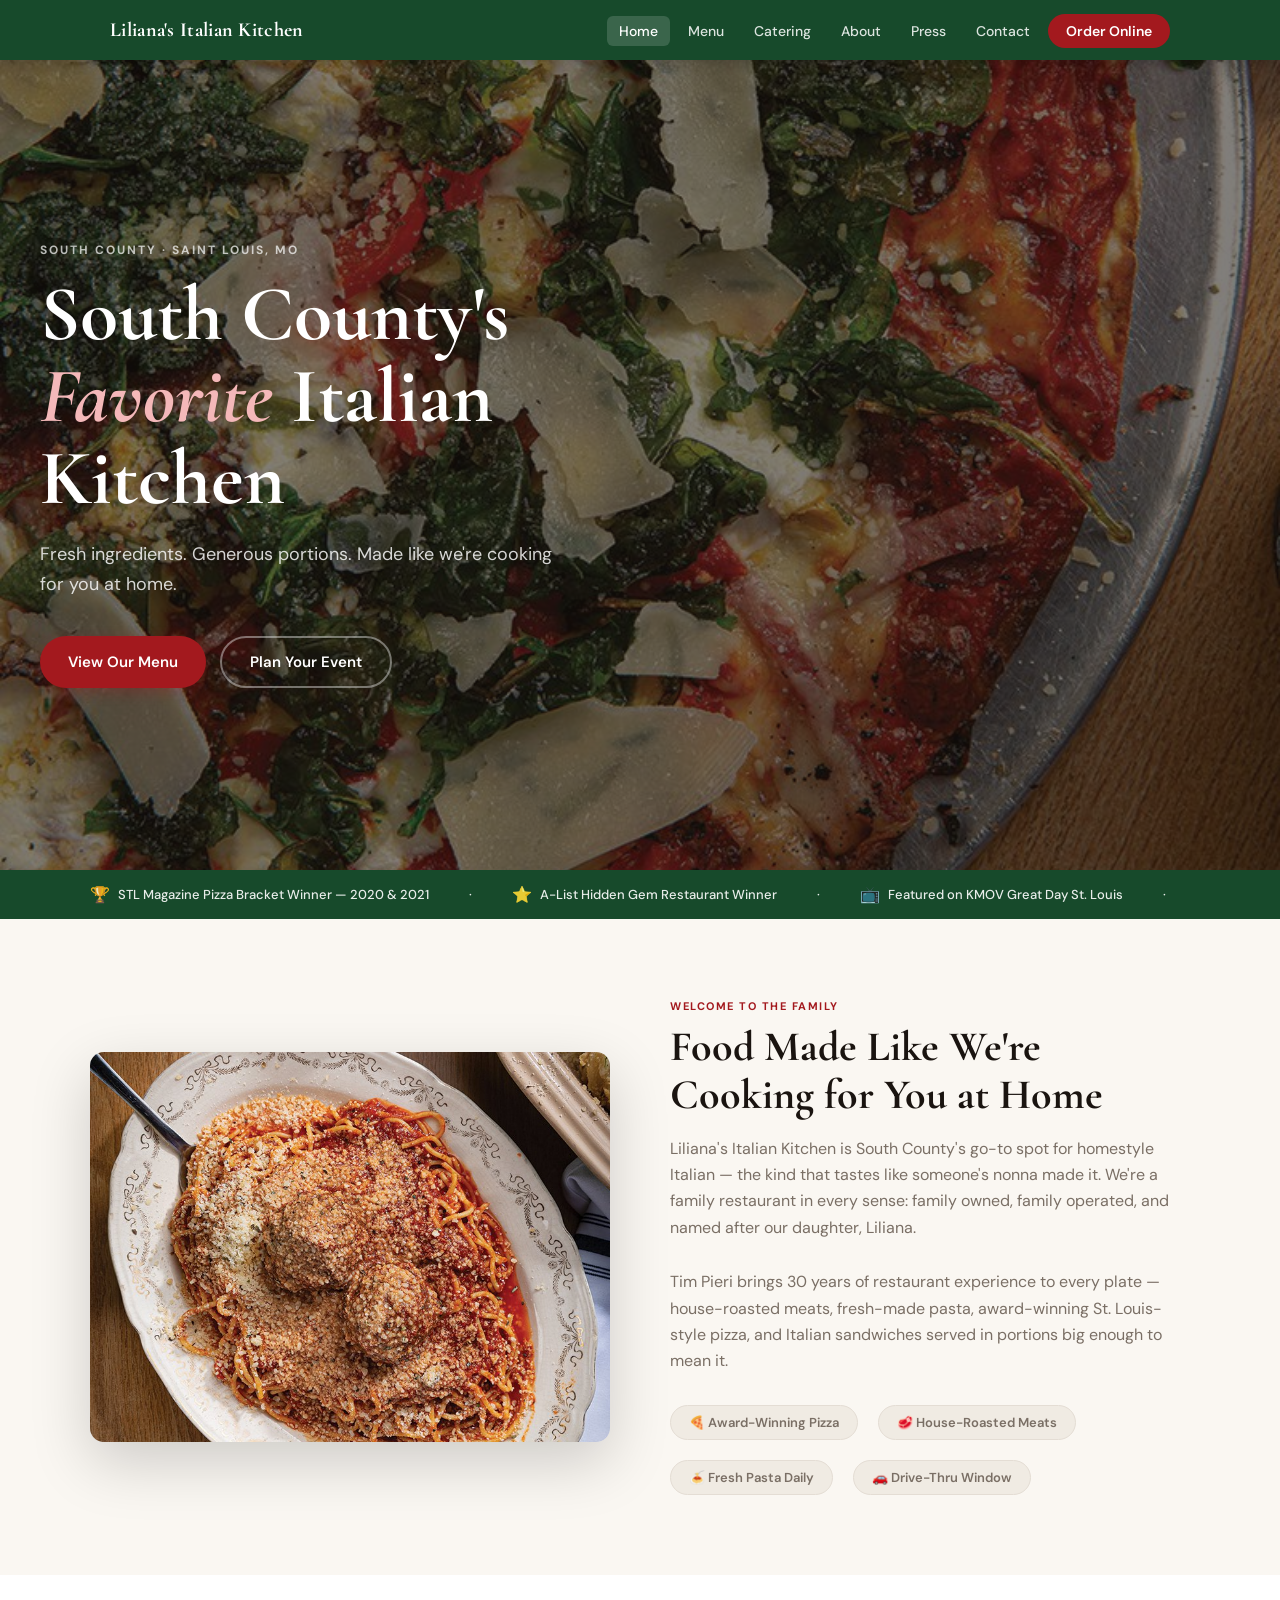
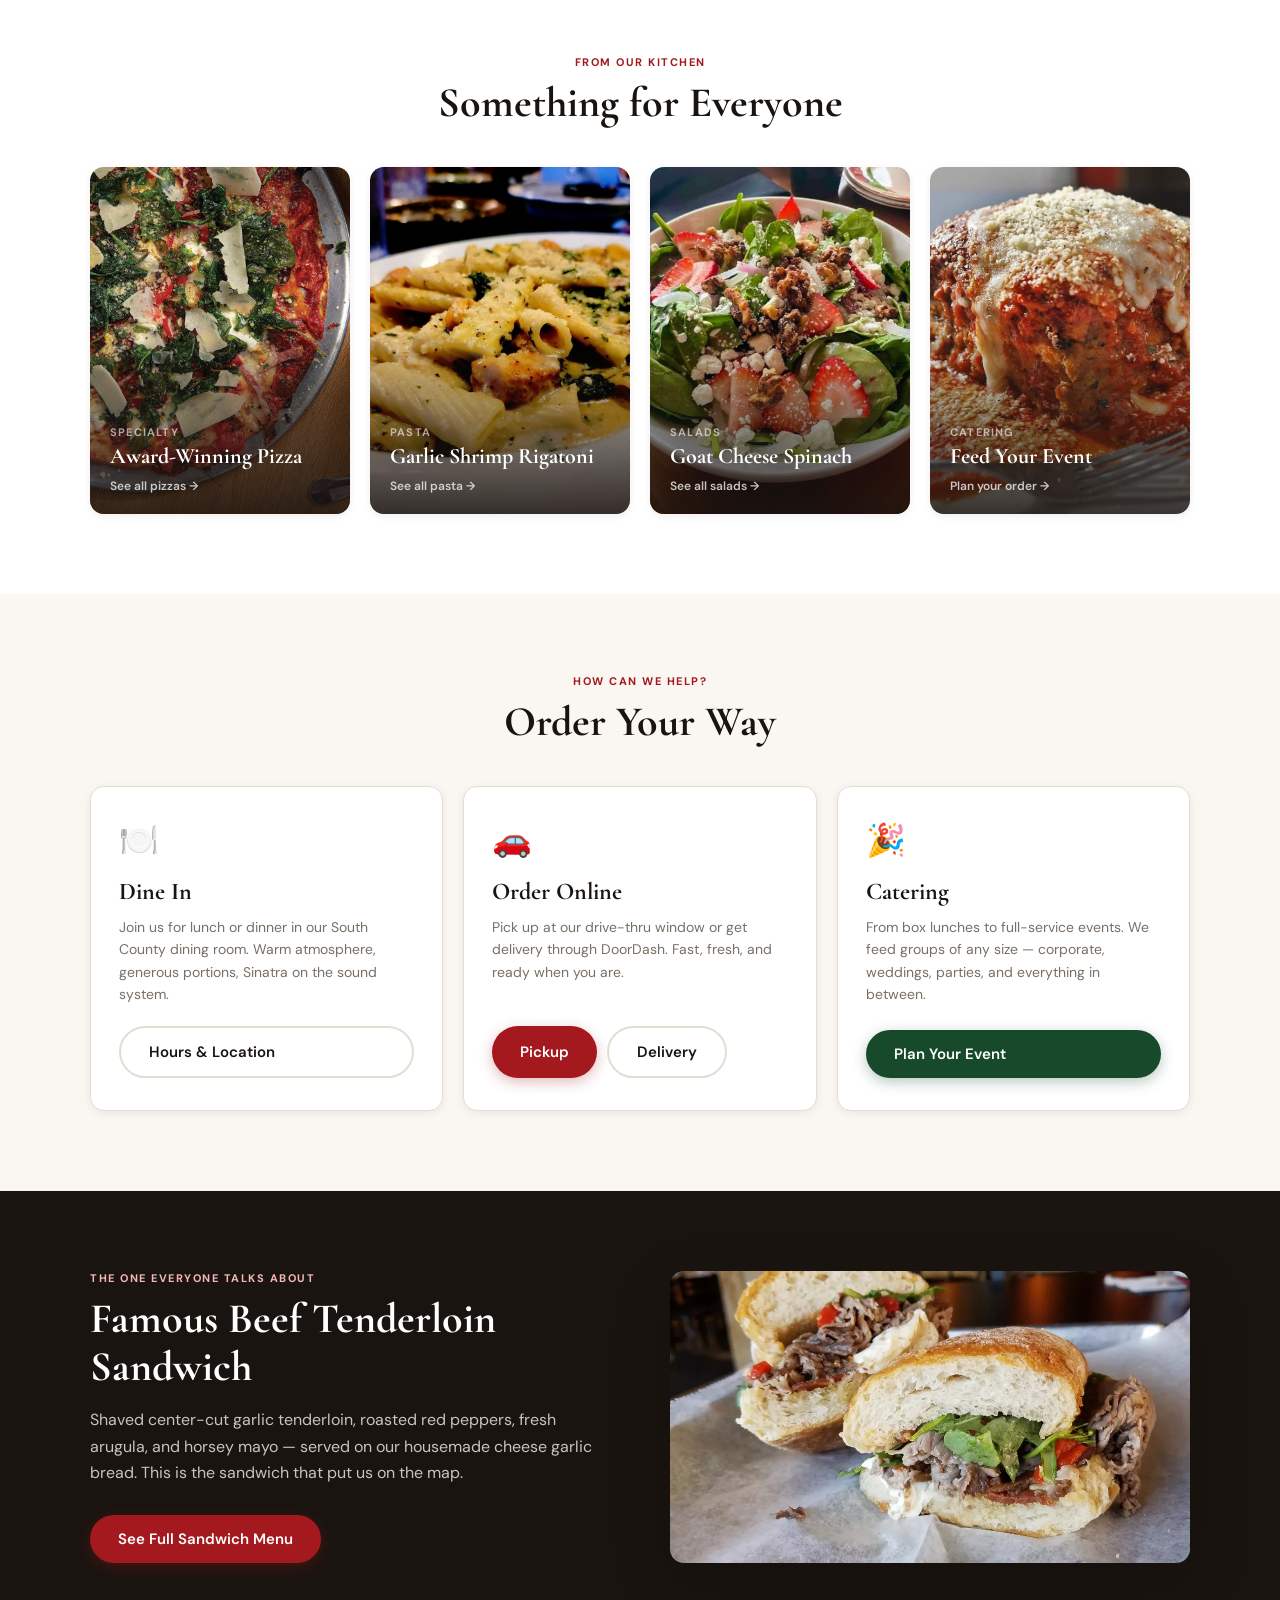
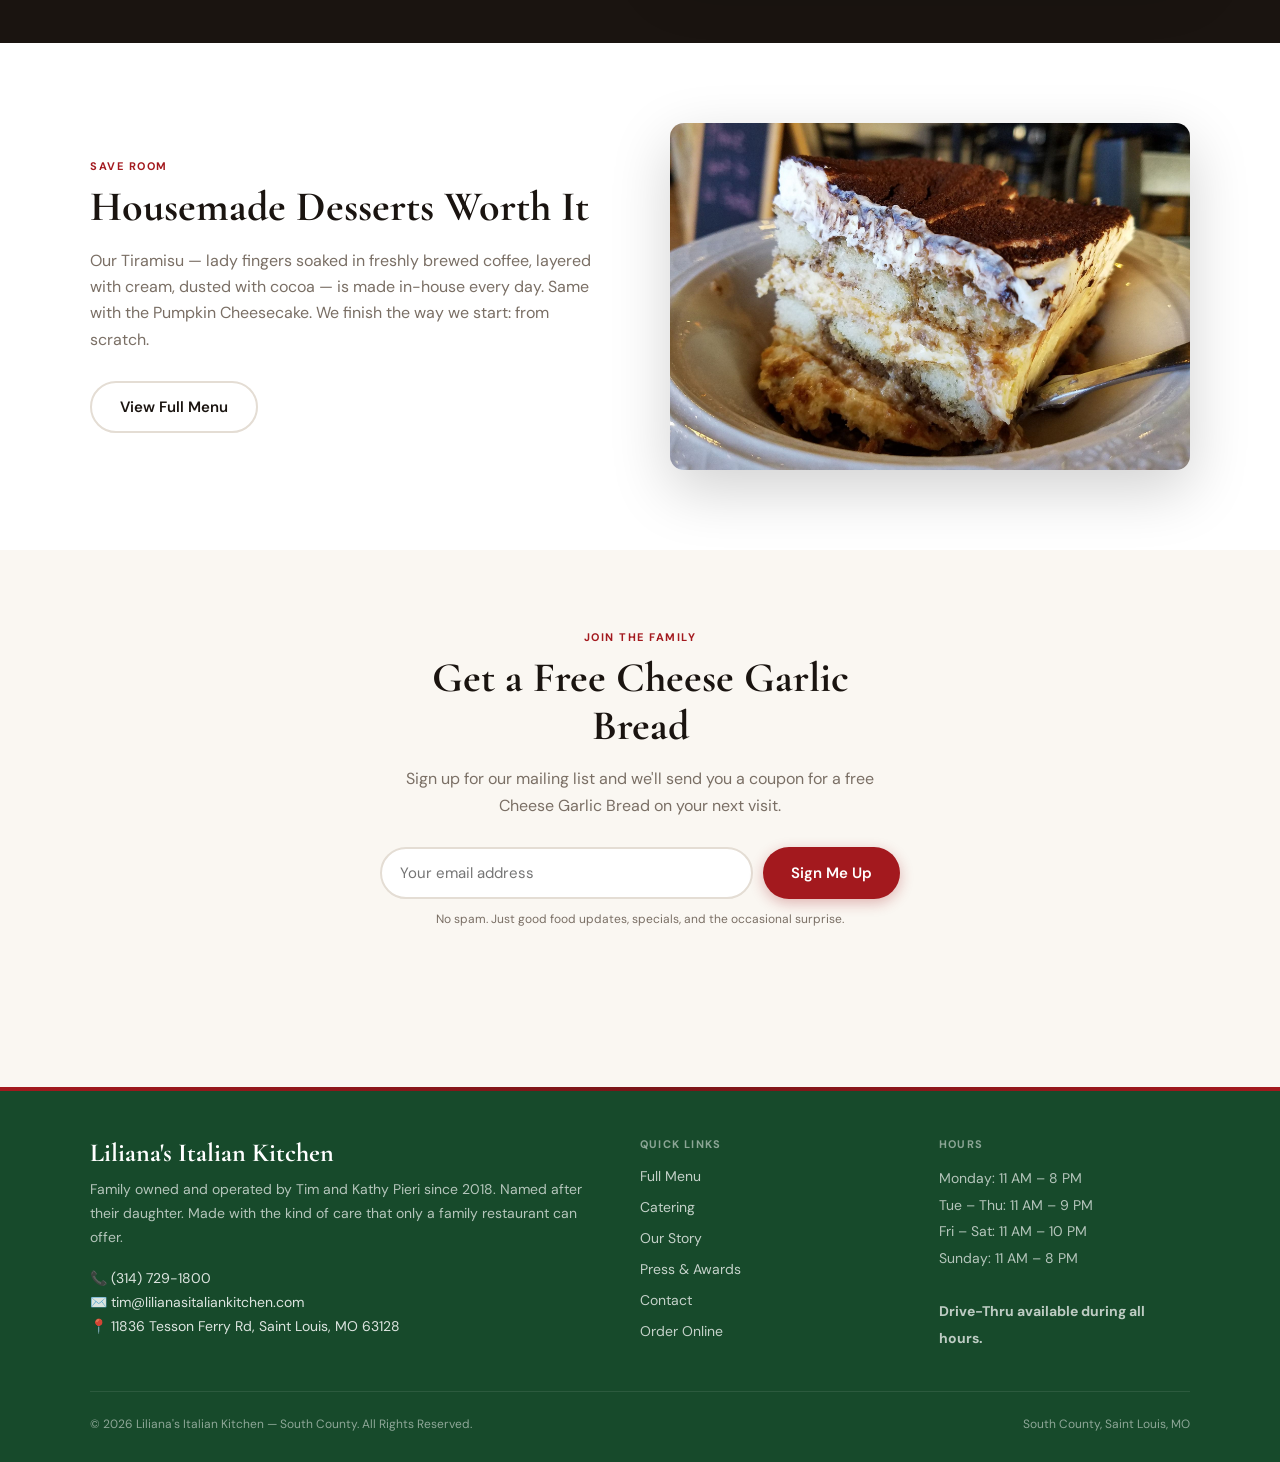
==== index.html @ b61e3051 "Add files via upload" ====
<!DOCTYPE html>
<html lang="en">
<head>
  <meta charset="UTF-8" />
  <meta name="viewport" content="width=device-width, initial-scale=1.0" />
  <title>Liliana's Italian Kitchen | South County St. Louis Italian Restaurant</title>
  <meta name="description" content="Award-winning Italian food in South County St. Louis. Fresh pasta, pizza, sandwiches, and catering. Family owned since 2018. Order online or call (314) 729-1800." />
  <link rel="preconnect" href="https://fonts.googleapis.com" />
  <link rel="preconnect" href="https://fonts.gstatic.com" crossorigin />
  <link href="https://fonts.googleapis.com/css2?family=Cormorant+Garamond:ital,wght@0,400;0,600;0,700;1,400;1,600&family=DM+Sans:wght@300;400;500;600&display=swap" rel="stylesheet" />
  <link rel="stylesheet" href="style.css" />
  <style>

    /* ─── HERO ────────────────────────────────────────── */
    .hero {
      position: relative;
      min-height: 90vh;
      display: flex;
      align-items: center;
      overflow: hidden;
      background: var(--text);
    }
    .hero-bg {
      position: absolute;
      inset: 0;
      background-image: url('images/Italiano_pizza.jpg');
      background-size: cover;
      background-position: center;
      opacity: .45;
    }
    .hero-content {
      position: relative;
      z-index: 2;
      max-width: 700px;
      padding: 60px 40px;
    }
    @media (max-width: 600px) { .hero-content { padding: 40px 24px; } }
    .hero-eyebrow {
      font-size: 12px;
      font-weight: 700;
      text-transform: uppercase;
      letter-spacing: 2px;
      color: rgba(255,255,255,.7);
      margin-bottom: 16px;
    }
    .hero-title {
      font-family: var(--font-serif);
      font-size: clamp(42px, 7vw, 78px);
      font-weight: 700;
      color: var(--white);
      line-height: 1.05;
      margin-bottom: 20px;
    }
    .hero-title em {
      font-style: italic;
      color: #f4b8b9;
    }
    .hero-sub {
      font-size: 18px;
      color: rgba(255,255,255,.82);
      line-height: 1.65;
      margin-bottom: 36px;
      max-width: 520px;
    }
    .hero-ctas {
      display: flex;
      gap: 14px;
      flex-wrap: wrap;
    }

    /* ─── AWARDS BAR ──────────────────────────────────── */
    .awards-strip { margin-bottom: 0; }

    /* ─── INTRO ───────────────────────────────────────── */
    .intro-section {
      padding: 80px 20px;
    }
    .intro-grid {
      max-width: 1100px;
      margin: 0 auto;
      display: grid;
      grid-template-columns: 1fr 1fr;
      gap: 60px;
      align-items: center;
    }
    @media (max-width: 768px) { .intro-grid { grid-template-columns: 1fr; gap: 40px; } }
    .intro-img {
      border-radius: var(--radius);
      overflow: hidden;
      box-shadow: var(--shadow-lg);
      aspect-ratio: 4/3;
    }
    .intro-img img {
      width: 100%;
      height: 100%;
      object-fit: cover;
    }
    .intro-copy .section-subtitle {
      margin-bottom: 28px;
      max-width: 100%;
    }
    .intro-detail {
      display: flex;
      gap: 20px;
      margin-top: 30px;
      flex-wrap: wrap;
    }
    .detail-chip {
      background: var(--warm-gray);
      border: 1px solid var(--border);
      border-radius: 50px;
      padding: 8px 18px;
      font-size: 13px;
      font-weight: 600;
      color: var(--muted);
    }

    /* ─── FOOD TILES ──────────────────────────────────── */
    .food-tiles-section {
      background: var(--white);
      padding: 80px 20px;
    }
    .food-tiles-header {
      max-width: 1100px;
      margin: 0 auto 40px;
      text-align: center;
    }
    .food-grid-4 {
      max-width: 1100px;
      margin: 0 auto;
      display: grid;
      grid-template-columns: repeat(4, 1fr);
      gap: 20px;
    }
    @media (max-width: 900px) { .food-grid-4 { grid-template-columns: repeat(2,1fr); } }
    @media (max-width: 500px) { .food-grid-4 { grid-template-columns: 1fr; } }

    .food-tile {
      border-radius: var(--radius);
      overflow: hidden;
      position: relative;
      aspect-ratio: 3/4;
      box-shadow: var(--shadow-sm);
      cursor: pointer;
      transition: transform .25s, box-shadow .25s;
    }
    .food-tile:hover { transform: translateY(-4px); box-shadow: var(--shadow-md); }
    .food-tile img {
      width: 100%;
      height: 100%;
      object-fit: cover;
      transition: transform .4s;
    }
    .food-tile:hover img { transform: scale(1.04); }
    .food-tile-overlay {
      position: absolute;
      inset: 0;
      background: linear-gradient(to top, rgba(26,20,16,.85) 0%, transparent 55%);
      display: flex;
      flex-direction: column;
      justify-content: flex-end;
      padding: 20px;
    }
    .food-tile-label {
      font-size: 11px;
      font-weight: 700;
      text-transform: uppercase;
      letter-spacing: 1.2px;
      color: rgba(255,255,255,.6);
      margin-bottom: 4px;
    }
    .food-tile-name {
      font-family: var(--font-serif);
      font-size: 22px;
      font-weight: 700;
      color: var(--white);
      line-height: 1.2;
    }
    .food-tile-link {
      display: inline-block;
      margin-top: 8px;
      font-size: 12px;
      font-weight: 600;
      color: rgba(255,255,255,.75);
      transition: color .15s;
    }
    .food-tile:hover .food-tile-link { color: var(--white); }

    /* ─── QUICK NAV ───────────────────────────────────── */
    .quick-nav-section {
      padding: 80px 20px;
    }
    .quick-nav-grid {
      max-width: 1100px;
      margin: 0 auto;
      display: grid;
      grid-template-columns: repeat(3, 1fr);
      gap: 20px;
    }
    @media (max-width: 700px) { .quick-nav-grid { grid-template-columns: 1fr; } }

    .quick-card {
      background: var(--white);
      border: 1px solid var(--border);
      border-radius: var(--radius);
      padding: 32px 28px;
      box-shadow: var(--shadow-sm);
      transition: box-shadow .25s, transform .25s;
      display: flex;
      flex-direction: column;
    }
    .quick-card:hover { box-shadow: var(--shadow-md); transform: translateY(-3px); }
    .quick-card-icon {
      font-size: 32px;
      margin-bottom: 16px;
    }
    .quick-card-title {
      font-family: var(--font-serif);
      font-size: 24px;
      font-weight: 700;
      margin-bottom: 10px;
    }
    .quick-card-desc {
      font-size: 14px;
      color: var(--muted);
      line-height: 1.6;
      flex: 1;
      margin-bottom: 20px;
    }

    /* ─── HERO SANDWICH ───────────────────────────────── */
    .sandwich-section {
      background: var(--text);
      padding: 80px 20px;
      position: relative;
      overflow: hidden;
    }
    .sandwich-inner {
      max-width: 1100px;
      margin: 0 auto;
      display: grid;
      grid-template-columns: 1fr 1fr;
      gap: 60px;
      align-items: center;
    }
    @media (max-width: 768px) { .sandwich-inner { grid-template-columns: 1fr; } }
    .sandwich-copy .section-eyebrow { color: #f4b8b9; }
    .sandwich-copy .section-title { color: var(--white); }
    .sandwich-copy .section-subtitle { color: rgba(255,255,255,.7); }
    .sandwich-img {
      border-radius: var(--radius);
      overflow: hidden;
      box-shadow: var(--shadow-lg);
    }
    .sandwich-img img {
      width: 100%;
      object-fit: cover;
    }

    /* ─── DESSERT ─────────────────────────────────────── */
    .dessert-section {
      background: var(--white);
      padding: 80px 20px;
    }
    .dessert-inner {
      max-width: 1100px;
      margin: 0 auto;
      display: grid;
      grid-template-columns: 1fr 1fr;
      gap: 60px;
      align-items: center;
    }
    @media (max-width: 768px) { .dessert-inner { grid-template-columns: 1fr; } }
    .dessert-img {
      border-radius: var(--radius);
      overflow: hidden;
      box-shadow: var(--shadow-lg);
      order: 2;
    }
    @media (max-width: 768px) { .dessert-img { order: 1; } .dessert-copy { order: 2; } }
    .dessert-img img { width: 100%; object-fit: cover; }

    /* ─── EMAIL LIST ──────────────────────────────────── */
    .email-section {
      padding: 80px 20px;
      text-align: center;
    }
    .email-inner {
      max-width: 520px;
      margin: 0 auto;
    }
    .email-form {
      display: flex;
      gap: 10px;
      margin-top: 28px;
      flex-wrap: wrap;
    }
    .email-form input {
      flex: 1;
      min-width: 200px;
      padding: 14px 18px;
      border: 2px solid var(--border);
      border-radius: 50px;
      font-family: var(--font-sans);
      font-size: 15px;
      background: var(--white);
      transition: border-color .2s;
    }
    .email-form input:focus { outline: none; border-color: var(--red); }
    .email-disclaimer {
      font-size: 12px;
      color: var(--muted);
      margin-top: 12px;
    }
  </style>
</head>
<body>

<!-- ─── NAV ──────────────────────────────────────────── -->
<nav class="site-nav">
  <div class="nav-inner">
    <span class="nav-logo">Liliana's Italian Kitchen</span>
    <button class="nav-hamburger" onclick="toggleNav()" aria-label="Menu">
      <span></span><span></span><span></span>
    </button>
    <ul class="nav-links" id="nav-links">
      <li><a href="index.html" class="active">Home</a></li>
      <li><a href="menu.html">Menu</a></li>
      <li><a href="catering.html">Catering</a></li>
      <li><a href="about.html">About</a></li>
      <li><a href="press.html">Press</a></li>
      <li><a href="contact.html">Contact</a></li>
      <li><a href="https://lilianas.getbento.com/online-ordering" target="_blank" class="nav-order">Order Online</a></li>
    </ul>
  </div>
</nav>

<!-- ─── HERO ──────────────────────────────────────────── -->
<section class="hero">
  <div class="hero-bg"></div>
  <div class="hero-content">
    <p class="hero-eyebrow">South County · Saint Louis, MO</p>
    <h1 class="hero-title">South County's <em>Favorite</em> Italian Kitchen</h1>
    <p class="hero-sub">Fresh ingredients. Generous portions. Made like we're cooking for you at home.</p>
    <div class="hero-ctas">
      <a href="menu.html" class="btn btn-red">View Our Menu</a>
      <a href="catering.html" class="btn btn-outline" style="color:var(--white);border-color:rgba(255,255,255,.4);">Plan Your Event</a>
    </div>
  </div>
</section>

<!-- ─── AWARDS STRIP ──────────────────────────────────── -->
<div class="awards-strip">
  <div class="awards-inner">
    <div class="award-item"><span class="trophy">🏆</span> STL Magazine Pizza Bracket Winner — 2020 &amp; 2021</div>
    <div class="award-item">·</div>
    <div class="award-item"><span class="trophy">⭐</span> A-List Hidden Gem Restaurant Winner</div>
    <div class="award-item">·</div>
    <div class="award-item"><span class="trophy">📺</span> Featured on KMOV Great Day St. Louis</div>
    <div class="award-item">·</div>
    <div class="award-item"><span class="trophy">📰</span> Best New Restaurants STL 2019</div>
    <div class="award-item">·</div>
    <div class="award-item"><span class="trophy">💚</span> Health Score: 98/100</div>
  </div>
</div>

<!-- ─── INTRO ─────────────────────────────────────────── -->
<section class="intro-section">
  <div class="intro-grid">
    <div class="intro-img">
      <img src="images/Spaghetti_and_meatballs.jpg" alt="Spaghetti and meatballs at Liliana's Italian Kitchen" loading="lazy" />
    </div>
    <div class="intro-copy">
      <p class="section-eyebrow">Welcome to the Family</p>
      <h2 class="section-title">Food Made Like We're Cooking for You at Home</h2>
      <p class="section-subtitle">Liliana's Italian Kitchen is South County's go-to spot for homestyle Italian — the kind that tastes like someone's nonna made it. We're a family restaurant in every sense: family owned, family operated, and named after our daughter, Liliana.</p>
      <p class="section-subtitle" style="margin-top:16px;">Tim Pieri brings 30 years of restaurant experience to every plate — house-roasted meats, fresh-made pasta, award-winning St. Louis-style pizza, and Italian sandwiches served in portions big enough to mean it.</p>
      <div class="intro-detail">
        <span class="detail-chip">🍕 Award-Winning Pizza</span>
        <span class="detail-chip">🥩 House-Roasted Meats</span>
        <span class="detail-chip">🍝 Fresh Pasta Daily</span>
        <span class="detail-chip">🚗 Drive-Thru Window</span>
      </div>
    </div>
  </div>
</section>

<!-- ─── FOOD TILES ─────────────────────────────────────── -->
<section class="food-tiles-section">
  <div class="food-tiles-header">
    <p class="section-eyebrow">From Our Kitchen</p>
    <h2 class="section-title">Something for Everyone</h2>
  </div>
  <div class="food-grid-4">
    <a href="menu.html#pizza" class="food-tile">
      <img src="images/Italiano_pizza.jpg" alt="Italiano Pizza" loading="lazy" />
      <div class="food-tile-overlay">
        <span class="food-tile-label">Specialty</span>
        <span class="food-tile-name">Award-Winning Pizza</span>
        <span class="food-tile-link">See all pizzas →</span>
      </div>
    </a>
    <a href="menu.html#pasta" class="food-tile">
      <img src="images/Garlic_Shrimp_Rigatoni_.jpg" alt="Garlic Shrimp Rigatoni" loading="lazy" />
      <div class="food-tile-overlay">
        <span class="food-tile-label">Pasta</span>
        <span class="food-tile-name">Garlic Shrimp Rigatoni</span>
        <span class="food-tile-link">See all pasta →</span>
      </div>
    </a>
    <a href="menu.html#salads" class="food-tile">
      <img src="images/GoatCheeseSpinachSalad_.jpg" alt="Goat Cheese Spinach Salad" loading="lazy" />
      <div class="food-tile-overlay">
        <span class="food-tile-label">Salads</span>
        <span class="food-tile-name">Goat Cheese Spinach</span>
        <span class="food-tile-link">See all salads →</span>
      </div>
    </a>
    <a href="catering.html" class="food-tile">
      <img src="images/Lasagna.jpg" alt="Lasagna catering" loading="lazy" />
      <div class="food-tile-overlay">
        <span class="food-tile-label">Catering</span>
        <span class="food-tile-name">Feed Your Event</span>
        <span class="food-tile-link">Plan your order →</span>
      </div>
    </a>
  </div>
</section>

<!-- ─── QUICK NAV ─────────────────────────────────────── -->
<section class="quick-nav-section">
  <div class="page-wrap" style="text-align:center;margin-bottom:40px;">
    <p class="section-eyebrow">How Can We Help?</p>
    <h2 class="section-title">Order Your Way</h2>
  </div>
  <div class="quick-nav-grid">
    <div class="quick-card">
      <div class="quick-card-icon">🍽️</div>
      <div class="quick-card-title">Dine In</div>
      <p class="quick-card-desc">Join us for lunch or dinner in our South County dining room. Warm atmosphere, generous portions, Sinatra on the sound system.</p>
      <a href="contact.html" class="btn btn-outline">Hours &amp; Location</a>
    </div>
    <div class="quick-card">
      <div class="quick-card-icon">🚗</div>
      <div class="quick-card-title">Order Online</div>
      <p class="quick-card-desc">Pick up at our drive-thru window or get delivery through DoorDash. Fast, fresh, and ready when you are.</p>
      <div style="display:flex;gap:10px;flex-wrap:wrap;">
        <a href="https://lilianas.getbento.com/online-ordering" target="_blank" class="btn btn-red">Pickup</a>
        <a href="https://www.doordash.com/store/liliana's-italian-kitchen-st.-louis-1253251/" target="_blank" class="btn btn-outline">Delivery</a>
      </div>
    </div>
    <div class="quick-card">
      <div class="quick-card-icon">🎉</div>
      <div class="quick-card-title">Catering</div>
      <p class="quick-card-desc">From box lunches to full-service events. We feed groups of any size — corporate, weddings, parties, and everything in between.</p>
      <a href="catering.html" class="btn btn-green">Plan Your Event</a>
    </div>
  </div>
</section>

<!-- ─── SIGNATURE SANDWICH ────────────────────────────── -->
<section class="sandwich-section">
  <div class="sandwich-inner">
    <div class="sandwich-copy">
      <p class="section-eyebrow">The One Everyone Talks About</p>
      <h2 class="section-title" style="color:var(--white);">Famous Beef Tenderloin Sandwich</h2>
      <p class="section-subtitle" style="color:rgba(255,255,255,.75);margin-bottom:28px;">Shaved center-cut garlic tenderloin, roasted red peppers, fresh arugula, and horsey mayo — served on our housemade cheese garlic bread. This is the sandwich that put us on the map.</p>
      <a href="menu.html#sandwiches" class="btn btn-red">See Full Sandwich Menu</a>
    </div>
    <div class="sandwich-img">
      <img src="images/beef_tenderloin_sandwich.webp" alt="Famous Beef Tenderloin Sandwich at Liliana's" loading="lazy" />
    </div>
  </div>
</section>

<!-- ─── DESSERT ────────────────────────────────────────── -->
<section class="dessert-section">
  <div class="dessert-inner">
    <div class="dessert-copy">
      <p class="section-eyebrow">Save Room</p>
      <h2 class="section-title">Housemade Desserts Worth It</h2>
      <p class="section-subtitle" style="margin-bottom:28px;">Our Tiramisu — lady fingers soaked in freshly brewed coffee, layered with cream, dusted with cocoa — is made in-house every day. Same with the Pumpkin Cheesecake. We finish the way we start: from scratch.</p>
      <a href="menu.html" class="btn btn-outline">View Full Menu</a>
    </div>
    <div class="dessert-img">
      <img src="images/Tiramisu.jpg" alt="Housemade Tiramisu at Liliana's Italian Kitchen" loading="lazy" />
    </div>
  </div>
</section>

<!-- ─── EMAIL ─────────────────────────────────────────── -->
<section class="email-section">
  <div class="email-inner">
    <p class="section-eyebrow">Join the Family</p>
    <h2 class="section-title">Get a Free Cheese Garlic Bread</h2>
    <p class="section-subtitle" style="margin:0 auto 0;">Sign up for our mailing list and we'll send you a coupon for a free Cheese Garlic Bread on your next visit.</p>
    <form class="email-form" onsubmit="handleEmail(event)">
      <input type="email" placeholder="Your email address" required />
      <button type="submit" class="btn btn-red">Sign Me Up</button>
    </form>
    <p class="email-disclaimer">No spam. Just good food updates, specials, and the occasional surprise.</p>
  </div>
</section>

<!-- ─── FOOTER ────────────────────────────────────────── -->
<footer class="site-footer">
  <div class="footer-grid">
    <div>
      <div class="footer-logo">Liliana's Italian Kitchen</div>
      <p class="footer-tagline">Family owned and operated by Tim and Kathy Pieri since 2018. Named after their daughter. Made with the kind of care that only a family restaurant can offer.</p>
      <div class="footer-contact">
        <a href="tel:3147291800">📞 (314) 729-1800</a>
        <a href="mailto:tim@lilianasitaliankitchen.com">✉️ tim@lilianasitaliankitchen.com</a>
        <a href="https://maps.google.com/?q=11836+Tesson+Ferry+Rd+Saint+Louis+MO" target="_blank">📍 11836 Tesson Ferry Rd, Saint Louis, MO 63128</a>
      </div>
    </div>
    <div>
      <div class="footer-heading">Quick Links</div>
      <ul class="footer-links">
        <li><a href="menu.html">Full Menu</a></li>
        <li><a href="catering.html">Catering</a></li>
        <li><a href="about.html">Our Story</a></li>
        <li><a href="press.html">Press &amp; Awards</a></li>
        <li><a href="contact.html">Contact</a></li>
        <li><a href="https://lilianas.getbento.com/online-ordering" target="_blank">Order Online</a></li>
      </ul>
    </div>
    <div>
      <div class="footer-heading">Hours</div>
      <div class="footer-hours">
        Monday: 11 AM – 8 PM<br>
        Tue – Thu: 11 AM – 9 PM<br>
        Fri – Sat: 11 AM – 10 PM<br>
        Sunday: 11 AM – 8 PM<br><br>
        <strong style="color:rgba(255,255,255,.9)">Drive-Thru available during all hours.</strong>
      </div>
    </div>
  </div>
  <div class="footer-bottom">
    <span>© 2026 Liliana's Italian Kitchen — South County. All Rights Reserved.</span>
    <span>South County, Saint Louis, MO</span>
  </div>
</footer>

<script>
  function toggleNav() {
    document.getElementById('nav-links').classList.toggle('open');
  }
  function handleEmail(e) {
    e.preventDefault();
    alert("Thanks for signing up! Check your inbox for your free Cheese Garlic Bread coupon.");
    e.target.reset();
  }
</script>
</body>
</html>
---- style.css ----
/* ─── TOKENS ──────────────────────────────────────────── */
:root {
  --red:        #A3191E;
  --red-dark:   #7a1518;
  --red-light:  #f9eded;
  --green:      #174A2B;
  --green-mid:  #2e7d32;
  --green-dk:   #0f3320;
  --cream:      #faf7f2;
  --warm-gray:  #f0ebe3;
  --border:     #e4ddd4;
  --text:       #1a1410;
  --muted:      #7a6f65;
  --white:      #ffffff;
  --shadow-sm:  0 2px 8px rgba(0,0,0,.07);
  --shadow-md:  0 8px 30px rgba(0,0,0,.12);
  --shadow-lg:  0 20px 60px rgba(0,0,0,.18);
  --radius:     14px;
  --font-serif: 'Cormorant Garamond', Georgia, serif;
  --font-sans:  'DM Sans', sans-serif;
}

/* ─── RESET ───────────────────────────────────────────── */
*, *::before, *::after { box-sizing: border-box; margin: 0; padding: 0; }
html { scroll-behavior: smooth; }
body {
  font-family: var(--font-sans);
  background: var(--cream);
  color: var(--text);
  min-height: 100vh;
}

img { max-width: 100%; height: auto; display: block; }
a { color: inherit; text-decoration: none; }

/* ─── NAVIGATION ──────────────────────────────────────── */
.site-nav {
  background: var(--green);
  position: sticky;
  top: 0;
  z-index: 100;
  box-shadow: 0 2px 12px rgba(0,0,0,.2);
}
.nav-inner {
  max-width: 1100px;
  margin: 0 auto;
  padding: 0 20px;
  display: flex;
  align-items: center;
  justify-content: space-between;
  height: 60px;
}
.nav-logo {
  font-family: var(--font-serif);
  font-size: 20px;
  font-weight: 700;
  color: var(--white);
  letter-spacing: .3px;
}
.nav-links {
  display: flex;
  gap: 6px;
  list-style: none;
}
.nav-links a {
  color: rgba(255,255,255,.85);
  font-size: 14px;
  font-weight: 500;
  padding: 6px 12px;
  border-radius: 6px;
  transition: background .15s, color .15s;
}
.nav-links a:hover,
.nav-links a.active {
  background: rgba(255,255,255,.15);
  color: var(--white);
}
.nav-order {
  background: var(--red);
  color: var(--white) !important;
  border-radius: 20px !important;
  padding: 8px 18px !important;
  font-weight: 600 !important;
  transition: background .2s !important;
}
.nav-order:hover { background: var(--red-dark) !important; }

/* Mobile nav */
.nav-hamburger {
  display: none;
  flex-direction: column;
  gap: 5px;
  cursor: pointer;
  padding: 6px;
  background: none;
  border: none;
}
.nav-hamburger span {
  display: block;
  width: 24px;
  height: 2px;
  background: var(--white);
  border-radius: 2px;
  transition: all .25s;
}
@media (max-width: 768px) {
  .nav-hamburger { display: flex; }
  .nav-links {
    display: none;
    position: absolute;
    top: 60px; left: 0; right: 0;
    background: var(--green);
    flex-direction: column;
    padding: 12px 20px 20px;
    gap: 4px;
    box-shadow: 0 8px 20px rgba(0,0,0,.2);
  }
  .nav-links.open { display: flex; }
  .nav-links a { display: block; padding: 10px 14px; }
}

/* ─── HEADER BAND ─────────────────────────────────────── */
.site-header {
  background: var(--white);
  border-bottom: 1px solid var(--border);
  padding: 28px 20px 24px;
  text-align: center;
  position: relative;
}
.site-header::after {
  content: '';
  position: absolute;
  bottom: 0; left: 0; right: 0;
  height: 4px;
  background: linear-gradient(90deg, var(--red) 0%, var(--red-dark) 50%, var(--green) 100%);
}
.logo-wrap img {
  max-width: 200px;
  height: auto;
  display: block;
  margin: 0 auto;
}

/* ─── LAYOUT ──────────────────────────────────────────── */
.page-wrap {
  max-width: 1100px;
  margin: 0 auto;
  padding: 0 20px;
}

/* ─── SECTION HEADERS ─────────────────────────────────── */
.section-eyebrow {
  font-size: 11px;
  font-weight: 700;
  text-transform: uppercase;
  letter-spacing: 1.5px;
  color: var(--red);
  margin-bottom: 10px;
}
.section-title {
  font-family: var(--font-serif);
  font-size: clamp(28px, 4vw, 42px);
  font-weight: 700;
  color: var(--text);
  line-height: 1.15;
  margin-bottom: 16px;
}
.section-subtitle {
  font-size: 16px;
  color: var(--muted);
  line-height: 1.65;
  max-width: 600px;
}

/* ─── BUTTONS ─────────────────────────────────────────── */
.btn {
  display: inline-flex;
  align-items: center;
  gap: 8px;
  padding: 14px 28px;
  border-radius: 50px;
  font-family: var(--font-sans);
  font-size: 15px;
  font-weight: 600;
  cursor: pointer;
  border: none;
  transition: background .2s, transform .15s, box-shadow .2s;
  text-decoration: none;
}
.btn-red {
  background: var(--red);
  color: var(--white);
  box-shadow: 0 4px 14px rgba(163,25,30,.3);
}
.btn-red:hover { background: var(--red-dark); transform: translateY(-1px); }
.btn-green {
  background: var(--green);
  color: var(--white);
  box-shadow: 0 4px 14px rgba(23,74,43,.3);
}
.btn-green:hover { background: var(--green-dk); transform: translateY(-1px); }
.btn-outline {
  background: transparent;
  color: var(--text);
  border: 2px solid var(--border);
}
.btn-outline:hover { border-color: var(--red); color: var(--red); }

/* ─── DIVIDER ─────────────────────────────────────────── */
.divider {
  height: 1px;
  background: var(--border);
  margin: 60px 0;
}

/* ─── AWARDS STRIP ────────────────────────────────────── */
.awards-strip {
  background: var(--green);
  color: var(--white);
  padding: 14px 20px;
  overflow: hidden;
}
.awards-inner {
  max-width: 1100px;
  margin: 0 auto;
  display: flex;
  align-items: center;
  gap: 40px;
  overflow-x: auto;
  scrollbar-width: none;
  -webkit-overflow-scrolling: touch;
}
.awards-inner::-webkit-scrollbar { display: none; }
.award-item {
  display: flex;
  align-items: center;
  gap: 8px;
  white-space: nowrap;
  font-size: 13px;
  font-weight: 500;
  opacity: .9;
  flex-shrink: 0;
}
.award-item span.trophy { font-size: 16px; }

/* ─── FOOTER ──────────────────────────────────────────── */
.site-footer {
  background: var(--green);
  color: rgba(255,255,255,.85);
  padding: 50px 20px 30px;
  margin-top: 80px;
  position: relative;
}
.site-footer::before {
  content: '';
  position: absolute;
  top: 0; left: 0; right: 0;
  height: 4px;
  background: linear-gradient(90deg, var(--red) 0%, var(--red-dark) 50%, #A3191E 100%);
}
.footer-grid {
  max-width: 1100px;
  margin: 0 auto;
  display: grid;
  grid-template-columns: 2fr 1fr 1fr;
  gap: 48px;
  margin-bottom: 40px;
}
@media (max-width: 768px) {
  .footer-grid { grid-template-columns: 1fr; gap: 32px; }
}
.footer-logo {
  font-family: var(--font-serif);
  font-size: 26px;
  font-weight: 700;
  color: var(--white);
  margin-bottom: 10px;
}
.footer-tagline {
  font-size: 14px;
  line-height: 1.7;
  margin-bottom: 20px;
  opacity: .8;
}
.footer-contact a {
  color: rgba(255,255,255,.85);
  font-size: 14px;
  display: block;
  margin-bottom: 6px;
  transition: color .15s;
}
.footer-contact a:hover { color: var(--white); }
.footer-heading {
  font-size: 11px;
  font-weight: 700;
  text-transform: uppercase;
  letter-spacing: 1.2px;
  color: rgba(255,255,255,.5);
  margin-bottom: 14px;
}
.footer-links { list-style: none; }
.footer-links li { margin-bottom: 10px; }
.footer-links a {
  color: rgba(255,255,255,.75);
  font-size: 14px;
  transition: color .15s;
}
.footer-links a:hover { color: var(--white); }
.footer-hours { font-size: 14px; line-height: 1.9; opacity: .8; }
.footer-bottom {
  max-width: 1100px;
  margin: 0 auto;
  padding-top: 24px;
  border-top: 1px solid rgba(255,255,255,.15);
  display: flex;
  justify-content: space-between;
  align-items: center;
  font-size: 12px;
  opacity: .6;
  flex-wrap: wrap;
  gap: 10px;
}
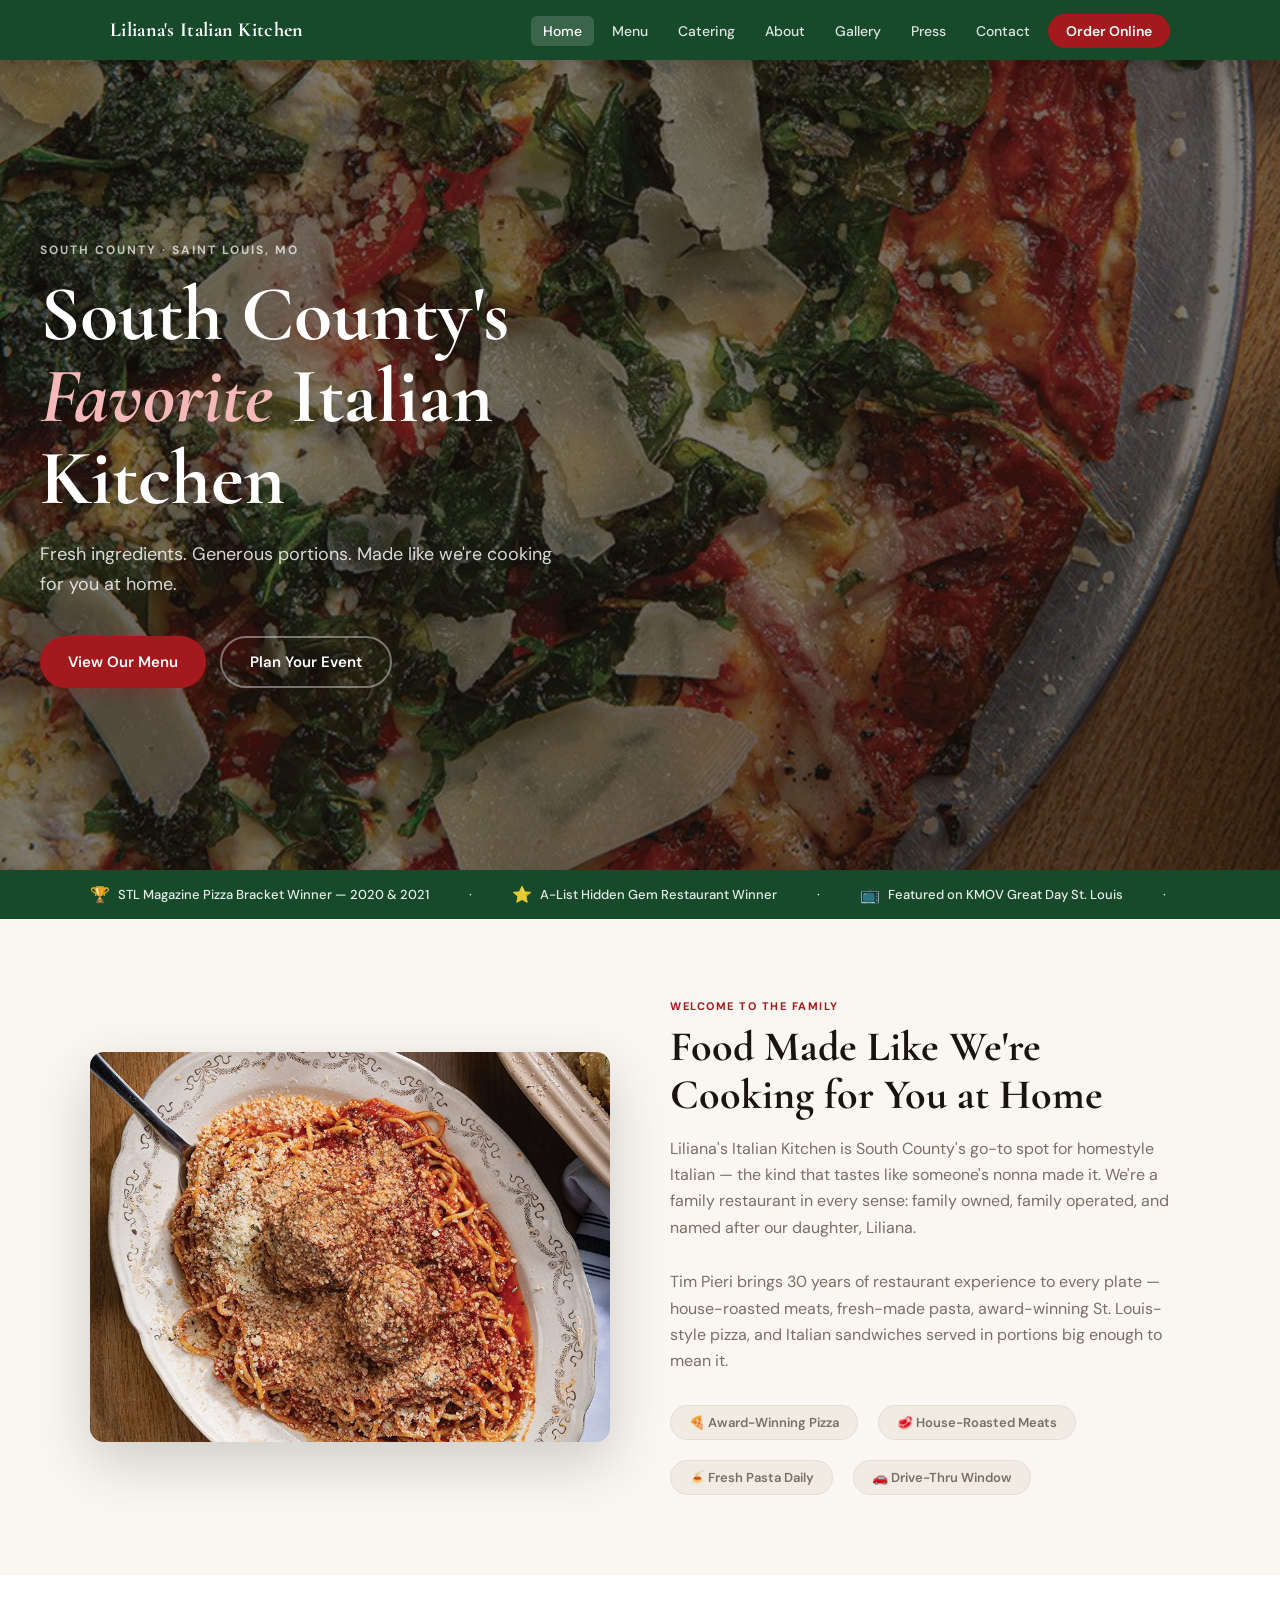
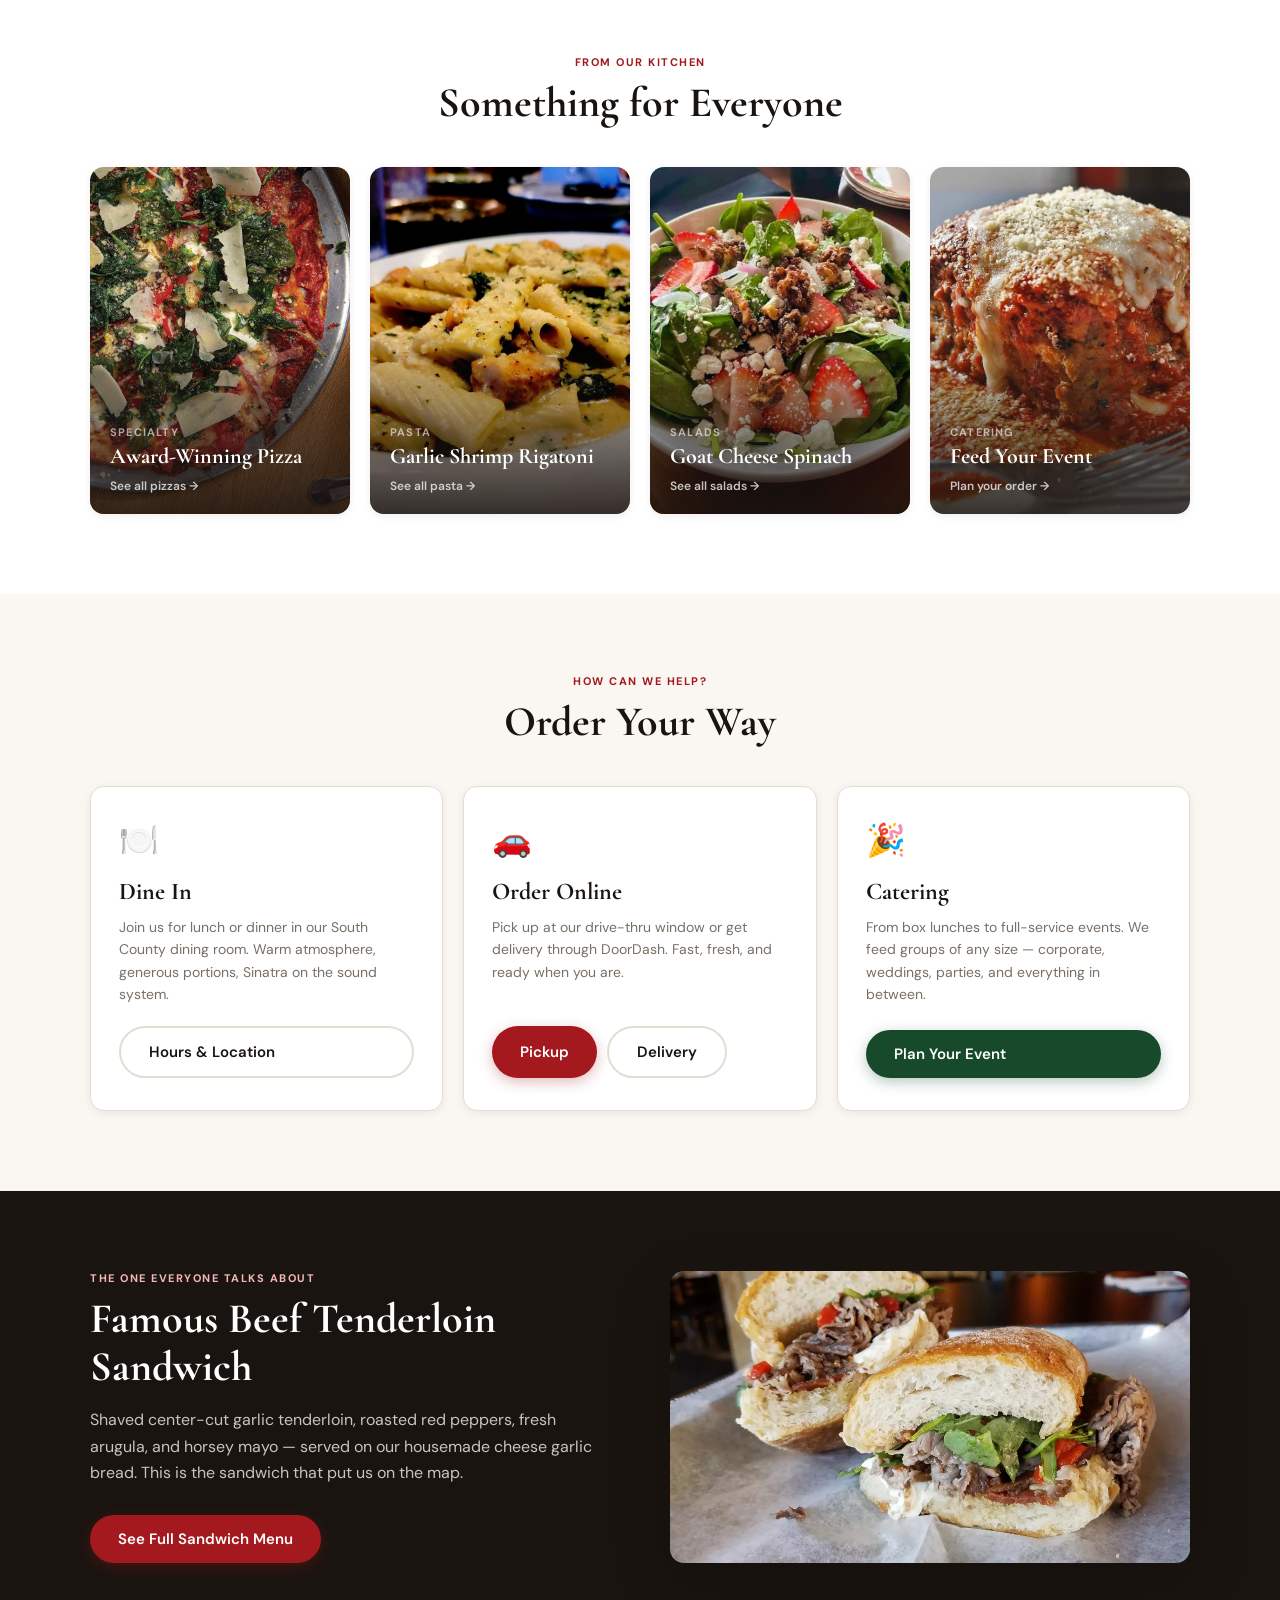
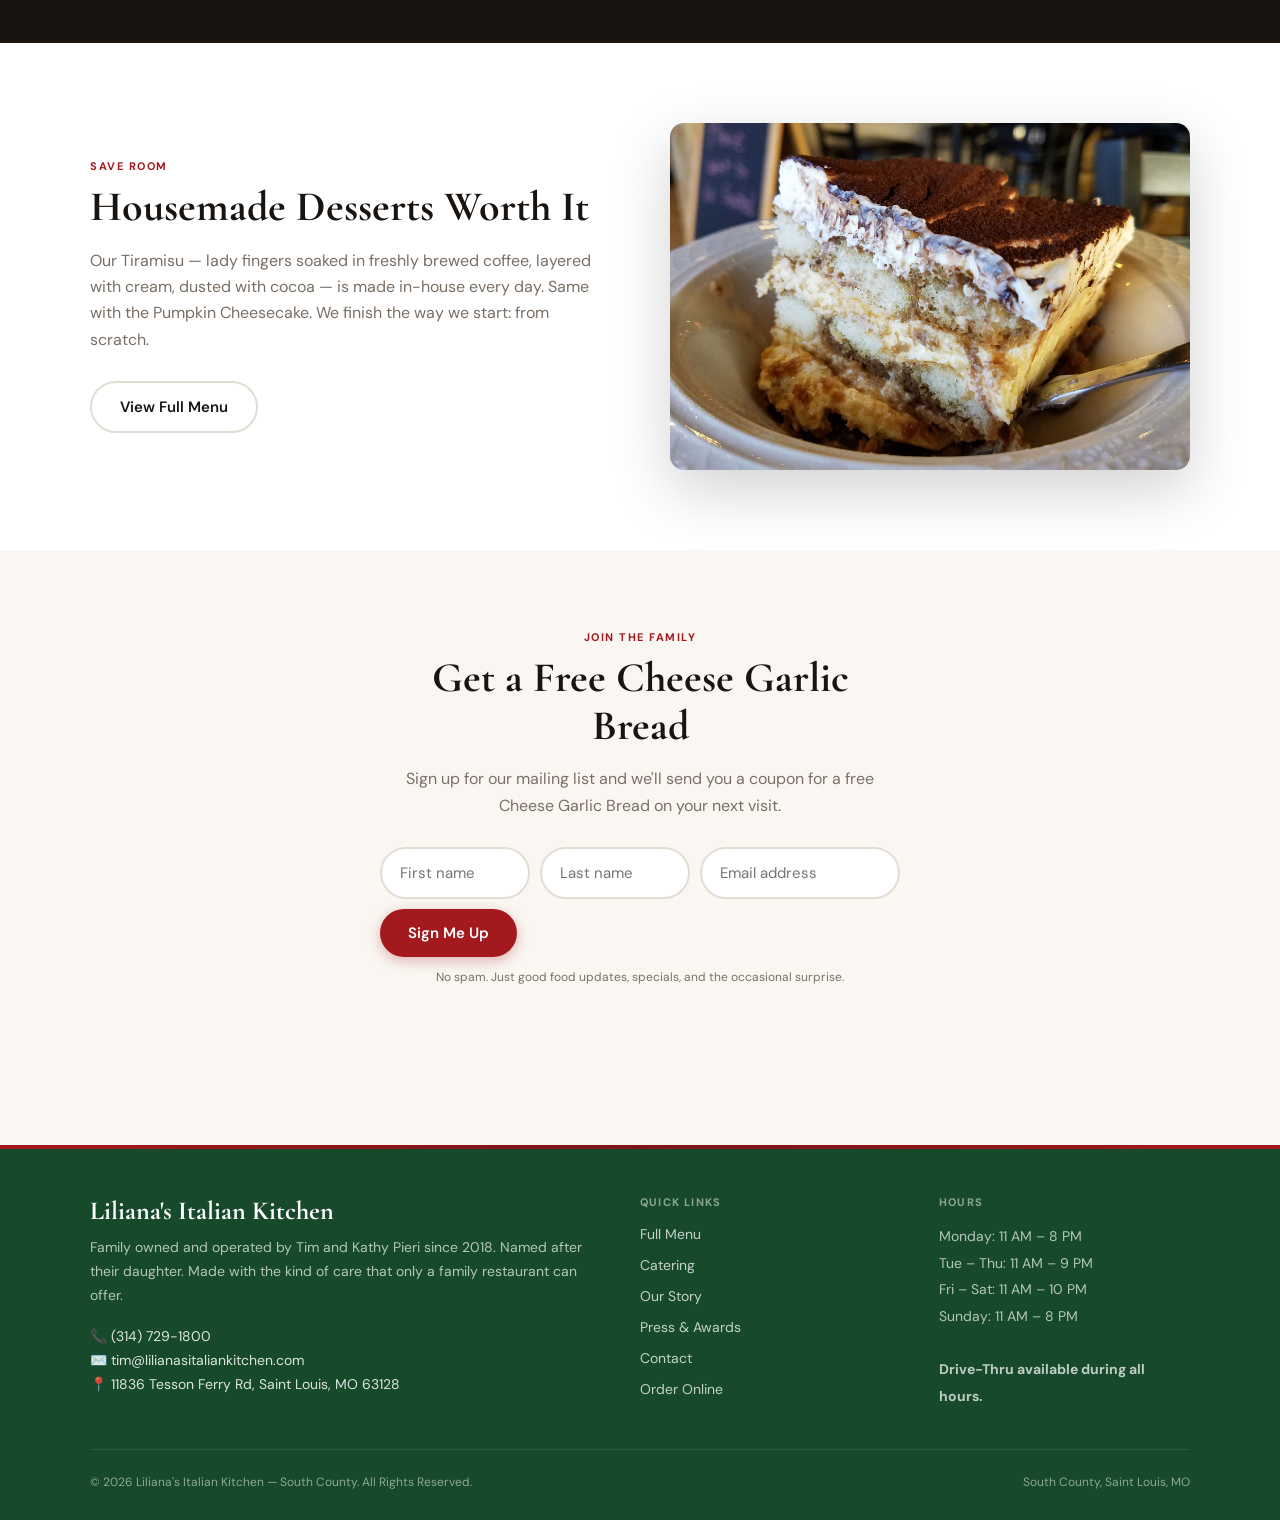
==== commit 23828856: "Add files via upload" ====
--- a/index.html
+++ b/index.html
@@ -328,6 +328,7 @@
       <li><a href="menu.html">Menu</a></li>
       <li><a href="catering.html">Catering</a></li>
       <li><a href="about.html">About</a></li>
+      <li><a href="gallery.html">Gallery</a></li>
       <li><a href="press.html">Press</a></li>
       <li><a href="contact.html">Contact</a></li>
       <li><a href="https://lilianas.getbento.com/online-ordering" target="_blank" class="nav-order">Order Online</a></li>
@@ -494,10 +495,13 @@
     <p class="section-eyebrow">Join the Family</p>
     <h2 class="section-title">Get a Free Cheese Garlic Bread</h2>
     <p class="section-subtitle" style="margin:0 auto 0;">Sign up for our mailing list and we'll send you a coupon for a free Cheese Garlic Bread on your next visit.</p>
-    <form class="email-form" onsubmit="handleEmail(event)">
-      <input type="email" placeholder="Your email address" required />
+    <form class="email-form" id="home-email-form" onsubmit="handleEmail(event)">
+      <input type="text" id="h-fname" placeholder="First name" required style="min-width:130px;" />
+      <input type="text" id="h-lname" placeholder="Last name" required style="min-width:130px;" />
+      <input type="email" id="h-email" placeholder="Email address" required />
       <button type="submit" class="btn btn-red">Sign Me Up</button>
     </form>
+    <p class="email-disclaimer" id="home-email-confirm" style="display:none;color:var(--green);font-weight:600;">🎉 You're in! Check your inbox for your free Cheese Garlic Bread coupon.</p>
     <p class="email-disclaimer">No spam. Just good food updates, specials, and the occasional surprise.</p>
   </div>
 </section>
@@ -543,13 +547,24 @@
 </footer>
 
 <script>
+  const FORM_ACTION = 'YOUR_GOOGLE_APPS_SCRIPT_URL';
   function toggleNav() {
     document.getElementById('nav-links').classList.toggle('open');
   }
   function handleEmail(e) {
     e.preventDefault();
-    alert("Thanks for signing up! Check your inbox for your free Cheese Garlic Bread coupon.");
-    e.target.reset();
+    const payload = {
+      firstName: document.getElementById('h-fname').value,
+      lastName: document.getElementById('h-lname').value,
+      email: document.getElementById('h-email').value,
+      source: 'Homepage',
+      timestamp: new Date().toISOString()
+    };
+    if (FORM_ACTION !== 'YOUR_GOOGLE_APPS_SCRIPT_URL') {
+      fetch(FORM_ACTION, { method:'POST', mode:'no-cors', headers:{'Content-Type':'application/json'}, body:JSON.stringify(payload) });
+    }
+    document.getElementById('home-email-form').style.display = 'none';
+    document.getElementById('home-email-confirm').style.display = 'block';
   }
 </script>
 </body>
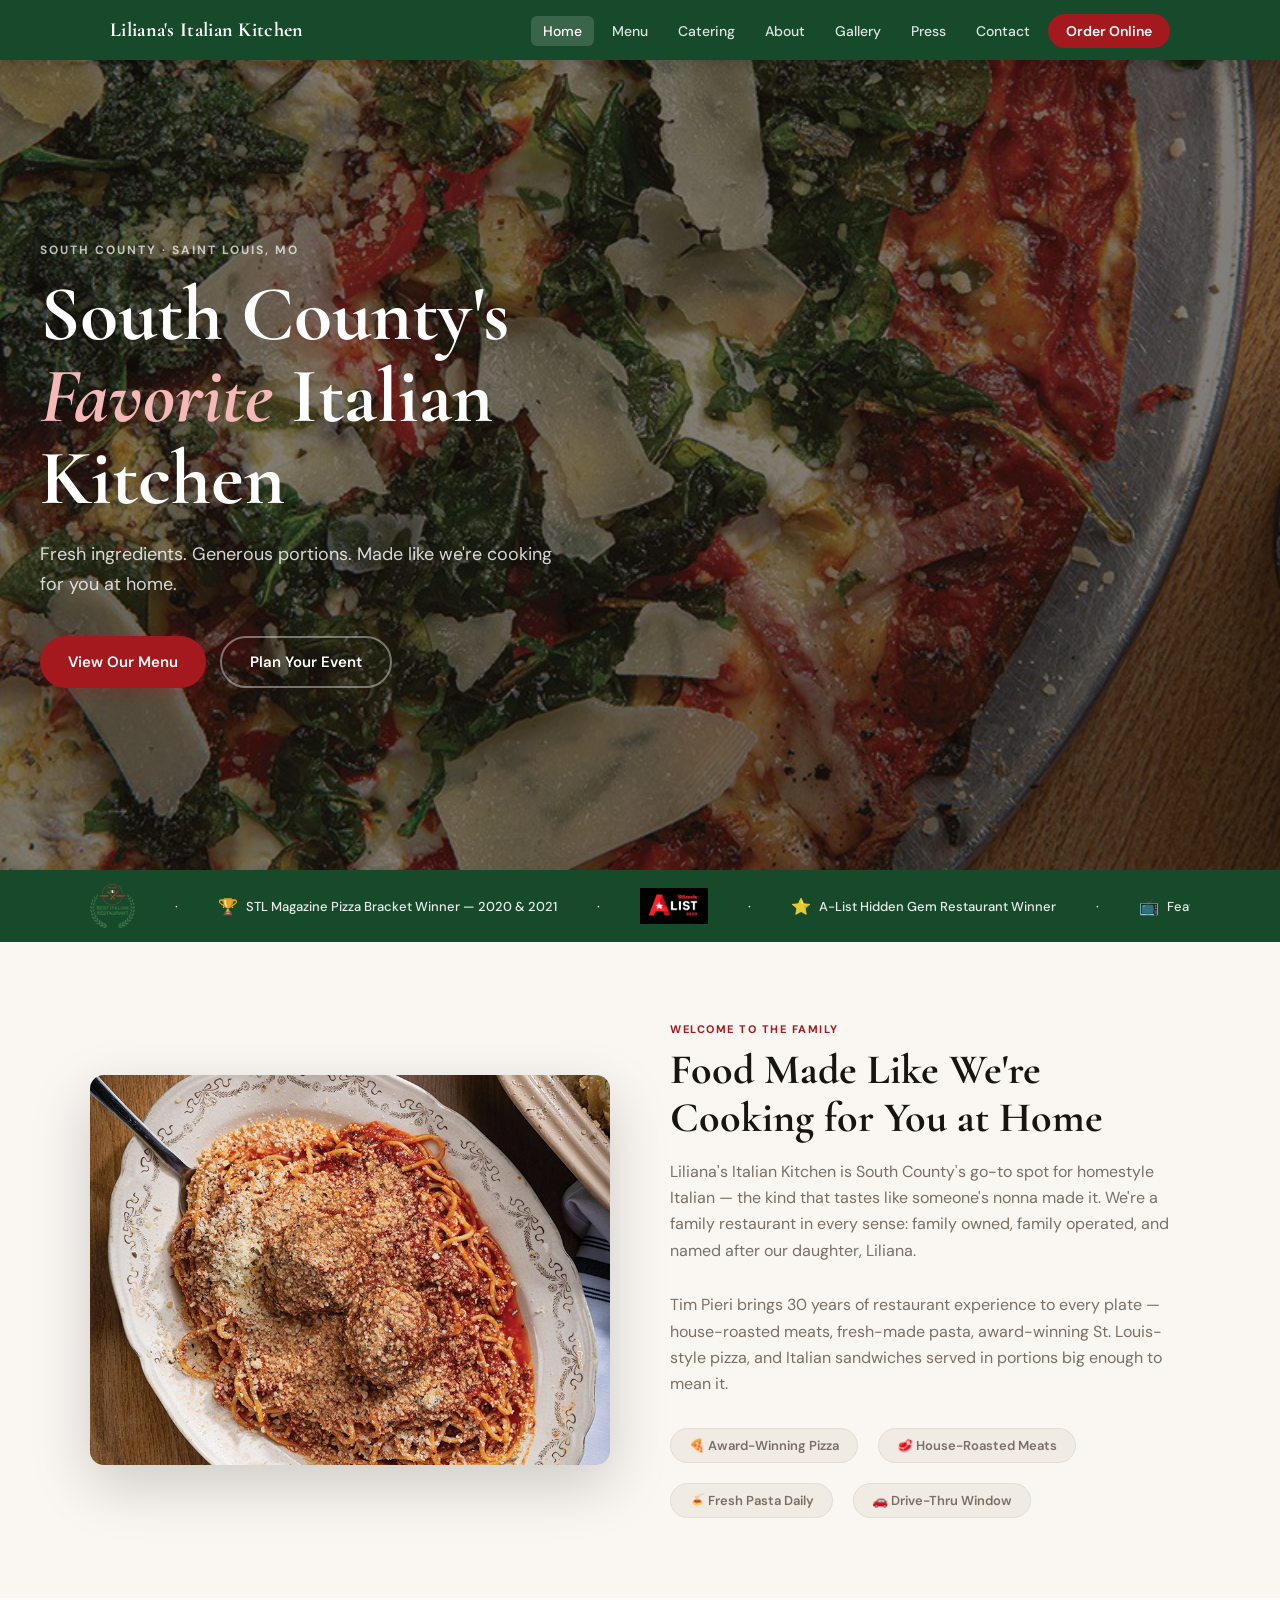
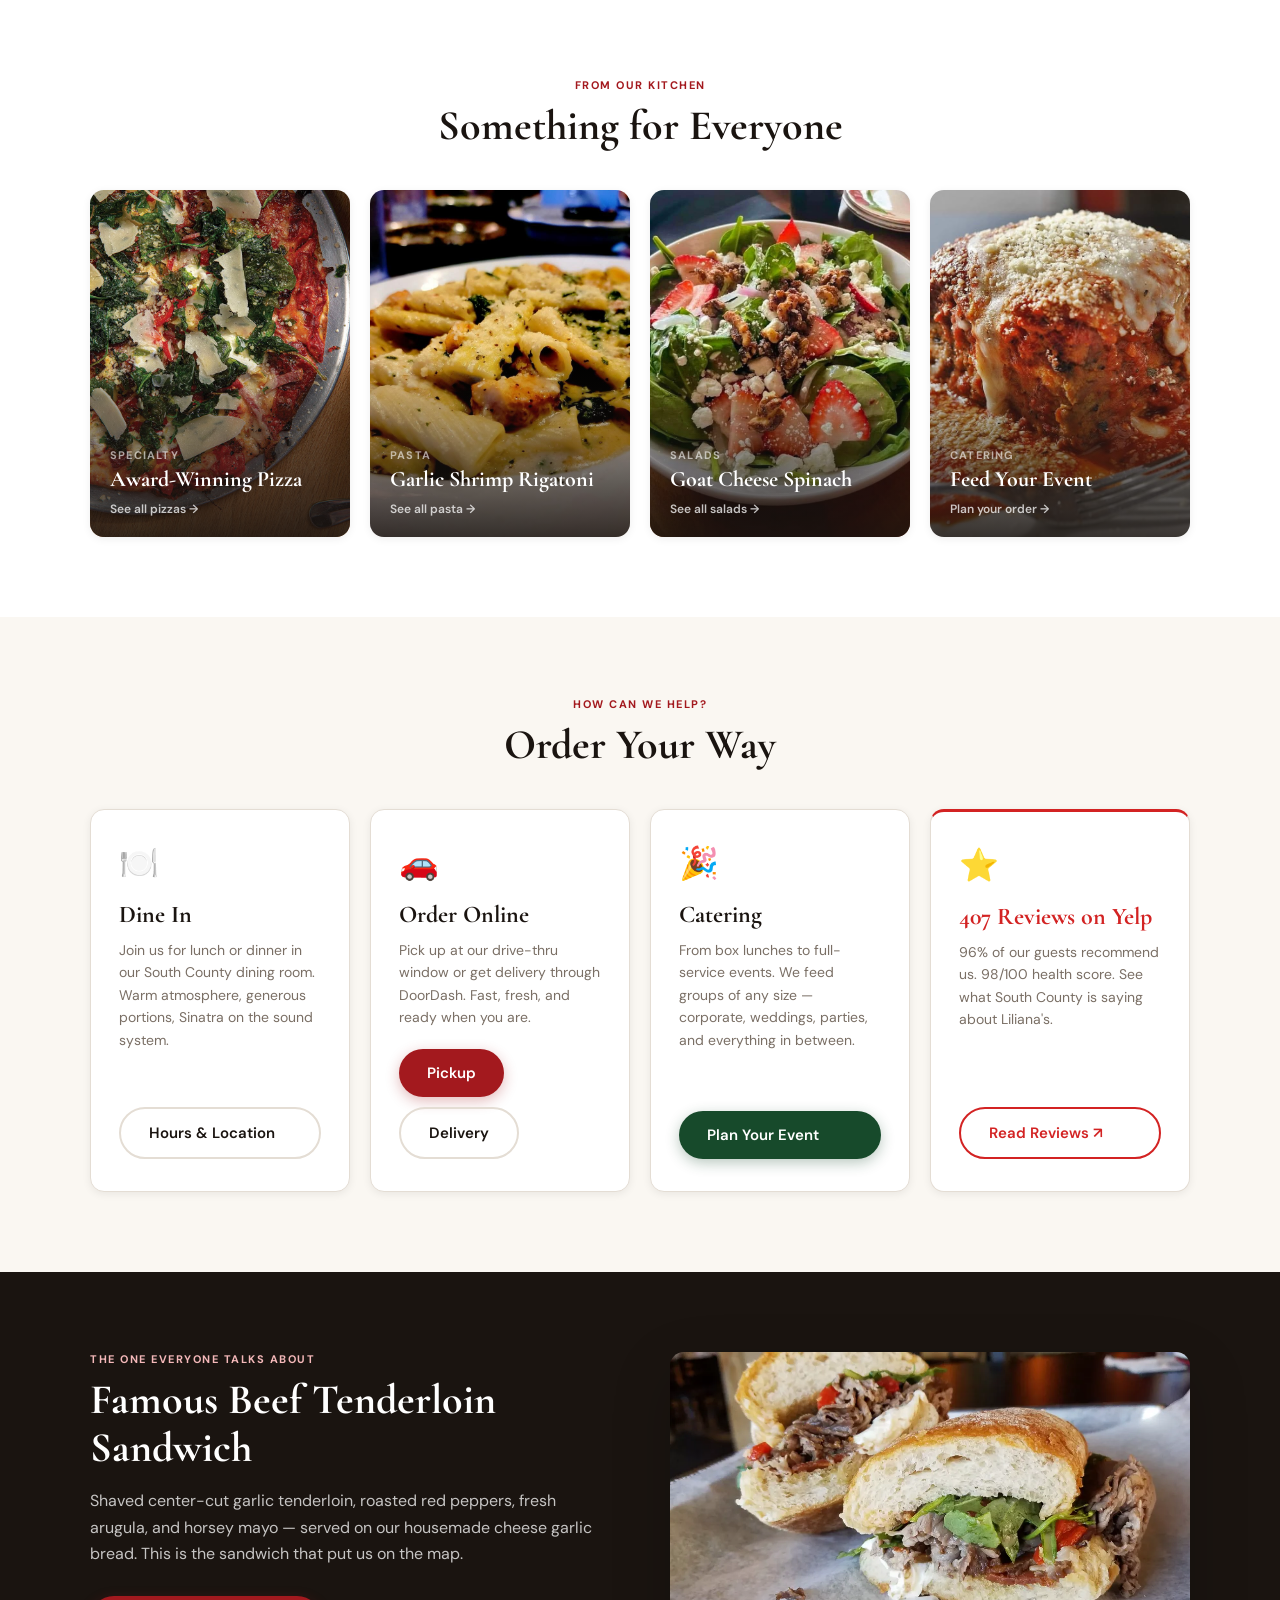
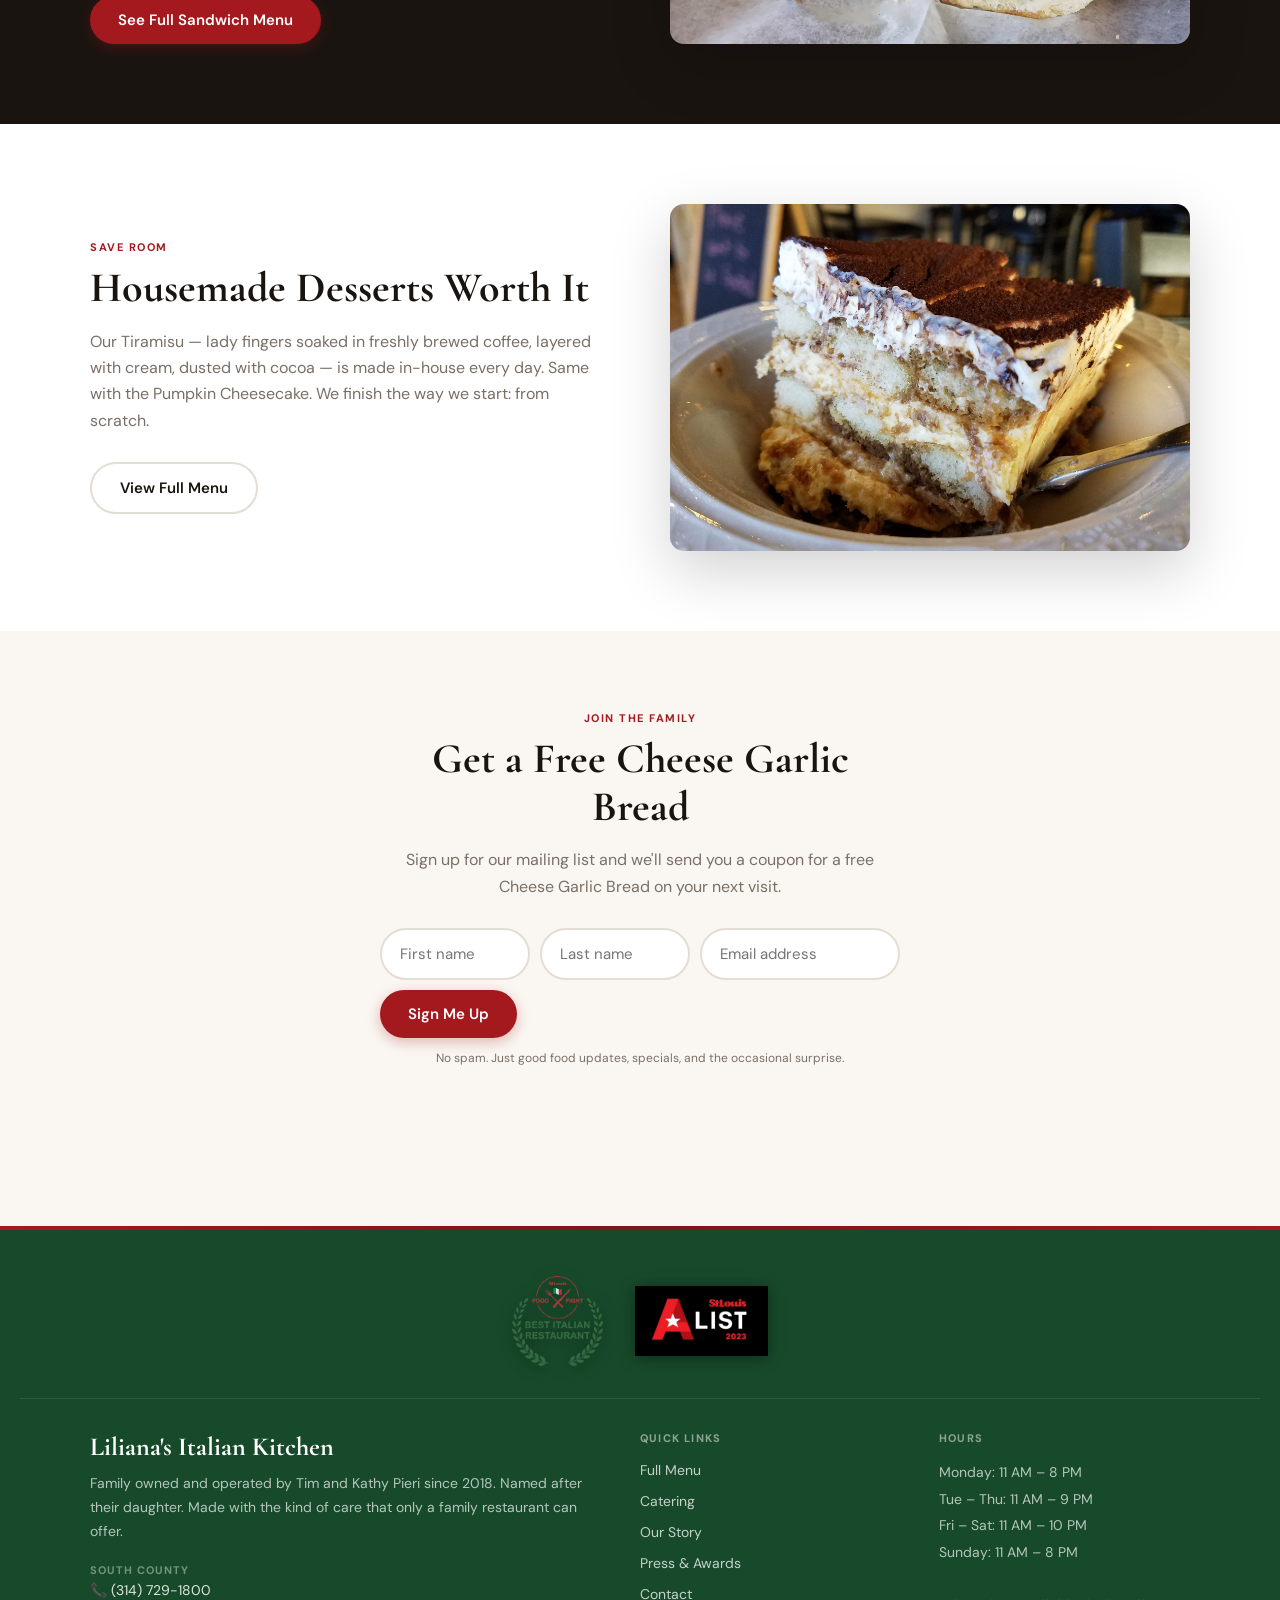
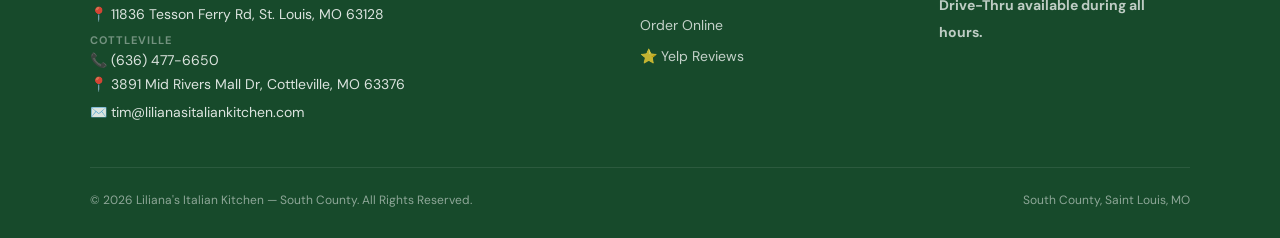
==== commit 2b05e10a: "Add files via upload" ====
--- a/index.html
+++ b/index.html
@@ -194,10 +194,11 @@
       max-width: 1100px;
       margin: 0 auto;
       display: grid;
-      grid-template-columns: repeat(3, 1fr);
+      grid-template-columns: repeat(4, 1fr);
       gap: 20px;
     }
-    @media (max-width: 700px) { .quick-nav-grid { grid-template-columns: 1fr; } }
+    @media (max-width: 900px) { .quick-nav-grid { grid-template-columns: repeat(2,1fr); } }
+    @media (max-width: 500px) { .quick-nav-grid { grid-template-columns: 1fr; } }
 
     .quick-card {
       background: var(--white);
@@ -353,8 +354,12 @@
 <!-- ─── AWARDS STRIP ──────────────────────────────────── -->
 <div class="awards-strip">
   <div class="awards-inner">
+    <img src="images/St_Louis_Food_Fight_Award.webp" alt="Food Fight Winner" style="height:44px;width:auto;flex-shrink:0;filter:brightness(1.1);" />
+    <div class="award-item">·</div>
     <div class="award-item"><span class="trophy">🏆</span> STL Magazine Pizza Bracket Winner — 2020 &amp; 2021</div>
     <div class="award-item">·</div>
+    <img src="images/St_Louis_A_List_Award.webp" alt="St. Louis A-List 2023" style="height:36px;width:auto;flex-shrink:0;filter:brightness(1.1);" />
+    <div class="award-item">·</div>
     <div class="award-item"><span class="trophy">⭐</span> A-List Hidden Gem Restaurant Winner</div>
     <div class="award-item">·</div>
     <div class="award-item"><span class="trophy">📺</span> Featured on KMOV Great Day St. Louis</div>
@@ -362,6 +367,8 @@
     <div class="award-item"><span class="trophy">📰</span> Best New Restaurants STL 2019</div>
     <div class="award-item">·</div>
     <div class="award-item"><span class="trophy">💚</span> Health Score: 98/100</div>
+    <div class="award-item">·</div>
+    <a href="https://www.yelp.com/biz/lilianas-italian-kitchen-saint-louis" target="_blank" rel="noopener" class="award-item" style="color:white;text-decoration:none;">⭐ 407 Reviews on Yelp · 96% Recommend</a>
   </div>
 </div>
 
@@ -455,6 +462,12 @@
       <div class="quick-card-title">Catering</div>
       <p class="quick-card-desc">From box lunches to full-service events. We feed groups of any size — corporate, weddings, parties, and everything in between.</p>
       <a href="catering.html" class="btn btn-green">Plan Your Event</a>
+    </div>
+    <div class="quick-card" style="border-top:3px solid #d32323;">
+      <div class="quick-card-icon">⭐</div>
+      <div class="quick-card-title" style="color:#d32323;">407 Reviews on Yelp</div>
+      <p class="quick-card-desc">96% of our guests recommend us. 98/100 health score. See what South County is saying about Liliana's.</p>
+      <a href="https://www.yelp.com/biz/lilianas-italian-kitchen-saint-louis" target="_blank" class="btn btn-outline" style="border-color:#d32323;color:#d32323;">Read Reviews ↗</a>
     </div>
   </div>
 </section>
@@ -508,14 +521,25 @@
 
 <!-- ─── FOOTER ────────────────────────────────────────── -->
 <footer class="site-footer">
+  <!-- Award badges row -->
+  <div style="display:flex;align-items:center;justify-content:center;gap:32px;padding-bottom:32px;border-bottom:1px solid rgba(255,255,255,.1);margin-bottom:32px;flex-wrap:wrap;">
+    <img src="images/St_Louis_Food_Fight_Award.webp" alt="St. Louis Magazine Food Fight Best Italian Restaurant" style="height:90px;width:auto;filter:drop-shadow(0 2px 8px rgba(0,0,0,.4));" />
+    <img src="images/St_Louis_A_List_Award.webp" alt="St. Louis A-List 2023 Award" style="height:70px;width:auto;filter:drop-shadow(0 2px 8px rgba(0,0,0,.4));" />
+  </div>
   <div class="footer-grid">
     <div>
       <div class="footer-logo">Liliana's Italian Kitchen</div>
       <p class="footer-tagline">Family owned and operated by Tim and Kathy Pieri since 2018. Named after their daughter. Made with the kind of care that only a family restaurant can offer.</p>
       <div class="footer-contact">
+        <div style="font-size:11px;font-weight:700;text-transform:uppercase;letter-spacing:1px;color:rgba(255,255,255,.4);margin-bottom:4px;">South County</div>
         <a href="tel:3147291800">📞 (314) 729-1800</a>
+        <a href="https://maps.google.com/?q=11836+Tesson+Ferry+Rd+Saint+Louis+MO" target="_blank">📍 11836 Tesson Ferry Rd, St. Louis, MO 63128</a>
+        <div style="font-size:11px;font-weight:700;text-transform:uppercase;letter-spacing:1px;color:rgba(255,255,255,.4);margin:10px 0 4px;">Cottleville</div>
+        <a href="tel:6364776650">📞 (636) 477-6650</a>
+        <a href="https://maps.google.com/?q=3891+Mid+Rivers+Mall+Dr+Cottleville+MO" target="_blank">📍 3891 Mid Rivers Mall Dr, Cottleville, MO 63376</a>
+        <div style="margin-top:10px;">
         <a href="mailto:tim@lilianasitaliankitchen.com">✉️ tim@lilianasitaliankitchen.com</a>
-        <a href="https://maps.google.com/?q=11836+Tesson+Ferry+Rd+Saint+Louis+MO" target="_blank">📍 11836 Tesson Ferry Rd, Saint Louis, MO 63128</a>
+        </div>
       </div>
     </div>
     <div>
@@ -527,6 +551,7 @@
         <li><a href="press.html">Press &amp; Awards</a></li>
         <li><a href="contact.html">Contact</a></li>
         <li><a href="https://lilianas.getbento.com/online-ordering" target="_blank">Order Online</a></li>
+        <li><a href="https://www.yelp.com/biz/lilianas-italian-kitchen-saint-louis" target="_blank">⭐ Yelp Reviews</a></li>
       </ul>
     </div>
     <div>
